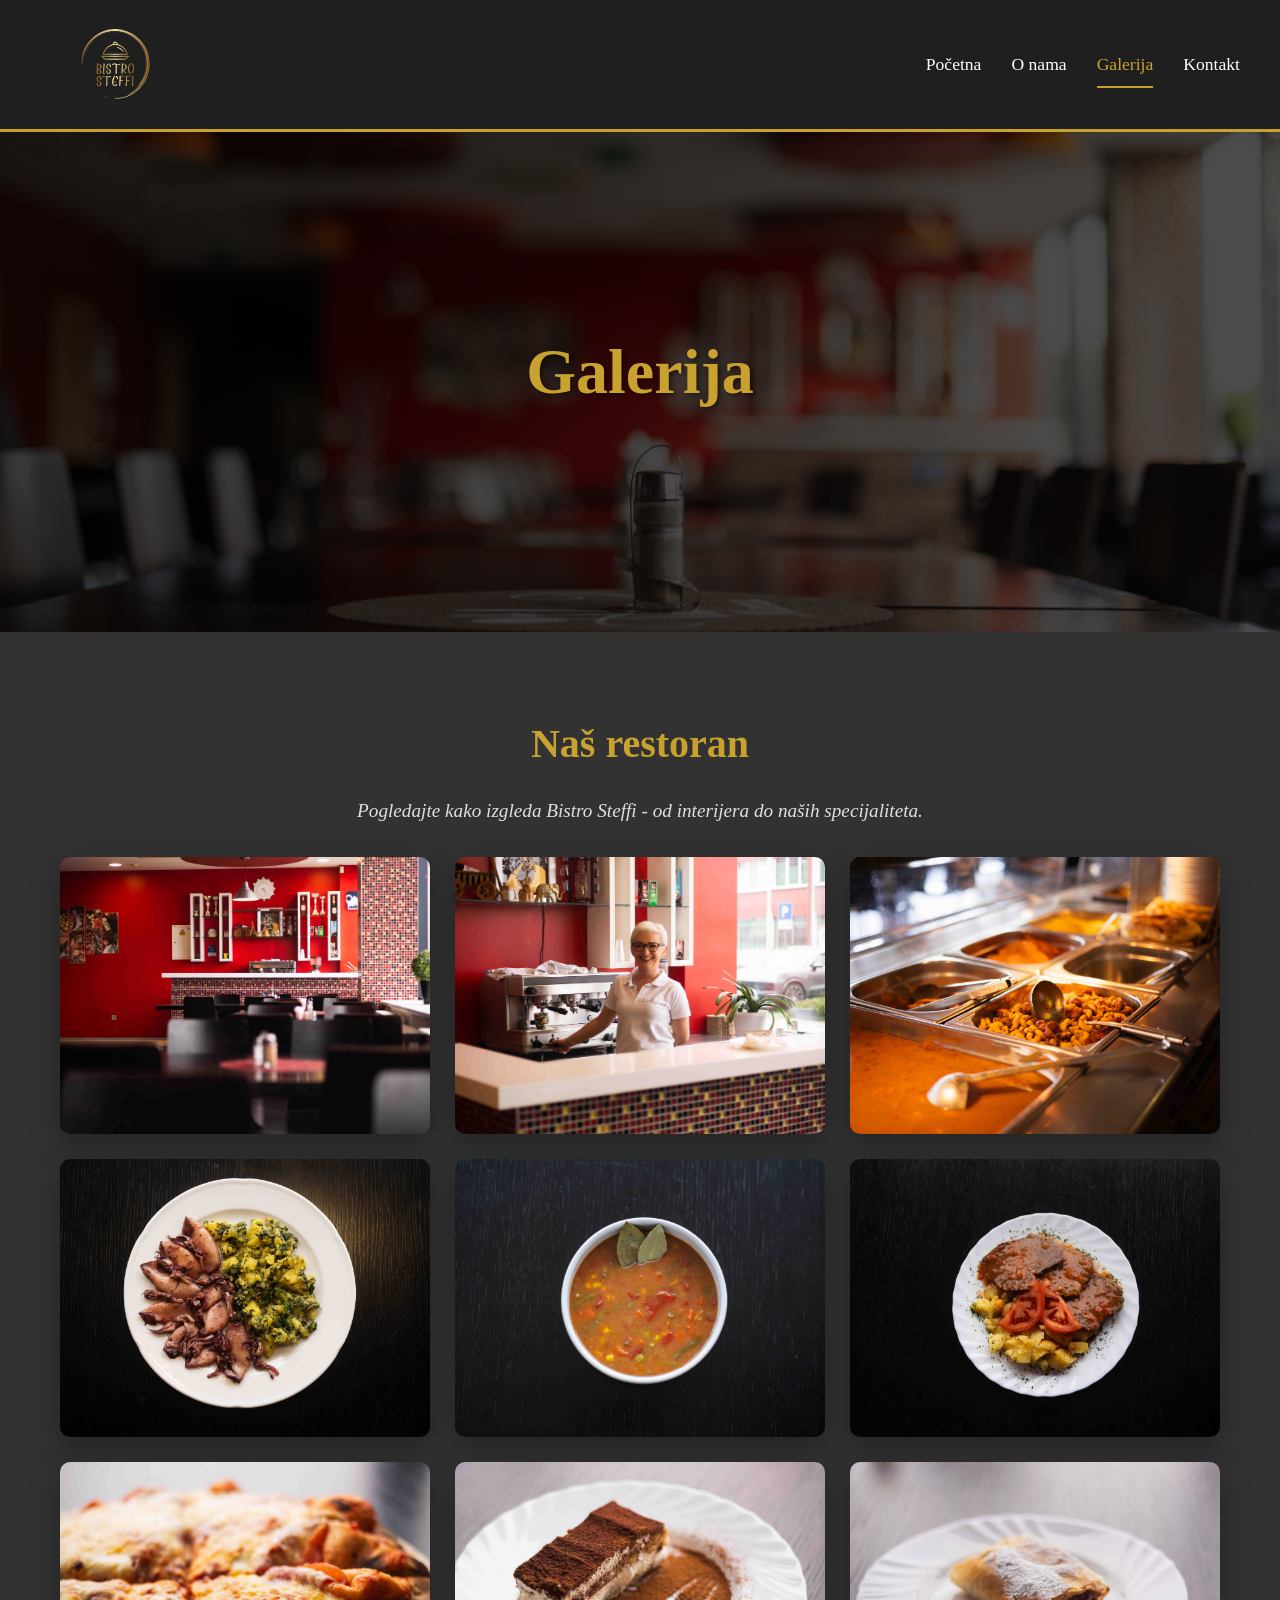
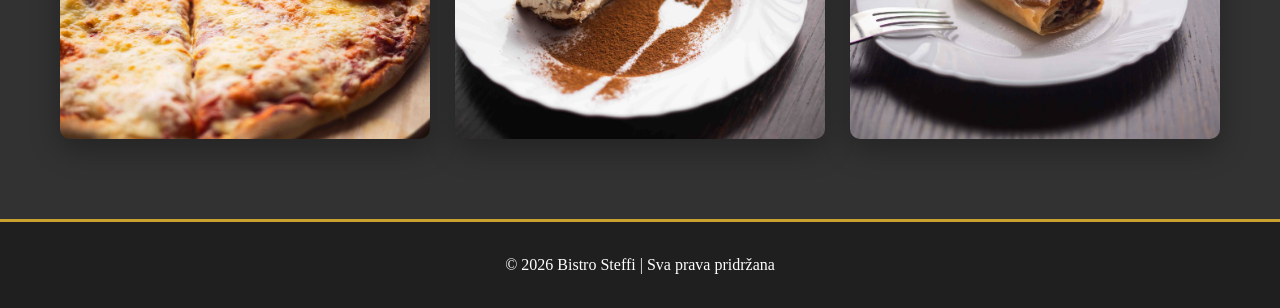
==== galerija/index.html @ 4fbbee7e "Update index.html" ====
<!DOCTYPE html>
<html lang="hr">
<head>
    <meta charset="UTF-8">
    <meta name="viewport" content="width=device-width, initial-scale=1.0">
    <title>Galerija | Bistro Steffi</title>
    <meta name="description" content="Galerija restorana Bistro Steffi - interijer, ambijent i jela.">
    <link rel="stylesheet" href="../style.css">
     <link rel="icon" href="../slike/favicon-32x32.png" type="image/x-icon">
</head>
<body>

<header>
    <div class="header-container">
        <div class="logo">
            <img src="../slike/logo2.png" alt="Bistro Steffi logo">
        </div>
        <nav>
            <a href="../">Početna</a>
            <a href="../onama/">O nama</a>
            <a href="../galerija/" class="active">Galerija</a>
            <a href="../kontakt/">Kontakt</a>
        </nav>
    </div>
</header>

<main>
    <section class="page-hero" style="background: linear-gradient(rgba(0, 0, 0, 0.7), rgba(0, 0, 0, 0.7)), url('../slike/2B2A2880.jpg') center/cover no-repeat;">
        <div class="hero-content">
            <h1><span class="zlatni">Galerija</span></h1>
        </div>
    </section>

    <section class="section">
        <div class="container">
            <h2>Naš <span class="zlatni">restoran</span></h2>
            <p class="lead">Pogledajte kako izgleda Bistro Steffi - od interijera do naših specijaliteta.</p>
            
            <div class="galerija-grid">
                <!-- Interijer -->
                <div class="galerija-item">
                    <img src="../slike/slike galerija/restoran.jpg" alt="Unutrašnjost restorana Bistro Steffi">
                    <div class="overlay">
                        <h3>Unutrašnjost restorana</h3>
                        <p>Obiteljska atmosfera</p>
                    </div>
                </div>
                
                <div class="galerija-item">
                    <img src="../slike/slike galerija/bibi.jpg" alt="Bar Bistro Steffi">
                    <div class="overlay">
                        <h3>Šank</h3>
                        <p>Mjesto za jutarnju kavu</p>
                    </div>
                </div>

                
                <!-- Jela -->
                <div class="galerija-item">
                    <img src="../slike/slike galerija/traka.jpg" alt="Traka Bistro Steffi">
                    <div class="overlay">
                        <h3>Traka s hranom</h3>
                        <p>Izaberite ručak koji želite</p>
                    </div>
                </div>
                
                <div class="galerija-item">
                    <img src="../slike/slike galerija/lignje.jpg" alt="Lignje Bistro Steffi">
                    <div class="overlay">
                        <h3>Lignje na žaru</h3>
                        <p>Naš najtraženiji specijalitet</p>
                    </div>
                </div>
                
                <div class="galerija-item">
                    <img src="../slike/slike galerija/varivo.jpg" alt="Varivo Bistro Steffi">
                    <div class="overlay">
                        <h3>Povrtno varivo</h3>
                        <p>hit tjednih ponuda</p>
                    </div>
                </div>
                
                <div class="galerija-item">
                    <img src="../slike/slike galerija/junetina.jpg" alt="Junetina Bistro Steffi">
                    <div class="overlay">
                        <h3>Junetina u umaku od rajčice</h3>
                        <p>Novo u ponudi</p>
                    </div>
                </div>
                
                
                <div class="galerija-item">
                    <img src="../slike/slike galerija/pizza.jpg" alt="Pizza Bistro Steffi">
                    <div class="overlay">
                        <h3>Pizza</h3>
                        <p>Od sada svaki dan u ponudi</p>
                    </div>
                </div>
                
                <div class="galerija-item">
                    <img src="../slike/slike galerija/tiramisu.jpg" alt="Tiramisu Bistro Steffi">
                    <div class="overlay">
                        <h3>Tiramisu</h3>
                        <p>Deserti</p>
                    </div>
                </div>
                
                <div class="galerija-item">
                    <img src="../slike/slike galerija/strudla.jpg" alt="desert Bistro Steffi">
                    <div class="overlay">
                        <h3>Štrudla</h3>
                        <p>Deserti</p>
                    </div>
                </div>
            </div>
        </div>
    </section>
</main>

<footer>
    <div class="container">
        <p>&copy; 2026 Bistro Steffi | Sva prava pridržana</p>
    </div>
</footer>

</body>
</html>
---- style.css ----
* {
    margin: 0;
    padding: 0;
    box-sizing: border-box;
}

body {
    font-family: 'Georgia', 'Times New Roman', Times, serif;
    background-color: #323232;
    color: #ffffff;
    line-height: 1.6;
}

.container {
    max-width: 1200px;
    margin: 0 auto;
    padding: 0 20px;
}

/* Header */
header {
    background: #1f1f1f;
    border-bottom: 3px solid #c9a12e;
    padding: 15px 0;
    position: sticky;
    top: 0;
    z-index: 100;
}

.header-container {
    max-width: 1400px;
    margin: 0 auto;
    padding: 0 40px;
    display: flex;
    align-items: center;
    justify-content: space-between;
}

.logo img {
    max-width: 150px;
    height: auto;
    display: block;
}

nav {
    display: flex;
    gap: 30px;
}

nav a {
    color: #ffffff;
    text-decoration: none;
    font-size: 1.1rem;
    font-weight: 500;
    padding: 8px 0;
    border-bottom: 2px solid transparent;
    transition: all 0.3s ease;
    font-family: 'Georgia', 'Times New Roman', Times, serif;
}

nav a:hover {
    border-bottom-color: #c9a12e;
    color: #c9a12e;
}

nav a.active {
    color: #c9a12e;
    border-bottom-color: #c9a12e;
}

/* Hero Section */
.hero {
    height: 80vh;
    background: linear-gradient(rgba(0, 0, 0, 0.6), rgba(0, 0, 0, 0.6)), url('slike/2B2A2880.jpg') center/cover no-repeat fixed;
    display: flex;
    align-items: center;
    justify-content: center;
    text-align: center;
}

.hero-content h1 {
    font-size: 4rem;
    margin-bottom: 20px;
    color: #c9a12e;
    text-shadow: 2px 2px 4px rgba(0, 0, 0, 0.5);
    font-family: 'Georgia', 'Times New Roman', Times, serif;
    font-weight: 700;
}

.hero-content p {
    font-size: 1.5rem;
    color: #ffffff;
    font-family: 'Georgia', 'Times New Roman', Times, serif;
    font-style: italic;
}

/* Page hero (manji od glavnog) */
.page-hero {
    height: 500px;
    background-size: cover;
    background-position: center;
    display: flex;
    align-items: center;
    justify-content: center;
    text-align: center;
}

.zlatni {
    color: #c9a12e;
}

/* Sections */
.section {
    padding: 80px 0;
    text-align: center;
}

.section h2 {
    font-size: 2.5rem;
    color: #c9a12e;
    margin-bottom: 20px;
    font-family: 'Georgia', 'Times New Roman', Times, serif;
    font-weight: 700;
}

.section p {
    font-size: 1.2rem;
    max-width: 800px;
    margin: 0 auto;
    color: #e0e0e0;
    font-family: 'Georgia', 'Times New Roman', Times, serif;
}

.lead {
    font-size: 1.3rem;
    color: #e0e0e0;
    margin-bottom: 40px;
    font-style: italic;
}

/* Tjedna ponuda - slika jelovnika */
.tjedna-ponuda-section {
    padding: 60px 0;
    background-color: #2a2a2a;
}

.section-naslov {
    font-size: 2.5rem;
    color: #ffffff;
    text-align: center;
    margin-bottom: 40px;
    font-family: 'Georgia', 'Times New Roman', Times, serif;
    font-weight: 700;
}

.ponuda-slika-container {
    max-width: 900px;
    margin: 0 auto;
    padding: 20px;
    background: #1f1f1f;
    border: 3px solid #c9a12e;
    border-radius: 15px;
    box-shadow: 0 10px 30px rgba(0, 0, 0, 0.5);
}

.ponuda-slika {
    width: 100%;
    height: auto;
    display: block;
    border-radius: 10px;
    transition: transform 0.3s ease;
}

.ponuda-slika:hover {
    transform: scale(1.02);
}

/* Social media section */
.social-section {
    padding: 60px 0;
    text-align: center;
    background-color: #1f1f1f;
}

.social-section h3 {
    color: #ffffff;
    font-size: 1.8rem;
    margin-bottom: 30px;
    font-family: 'Georgia', 'Times New Roman', Times, serif;
    font-style: italic;
}

.social-icons {
    display: flex;
    justify-content: center;
    gap: 25px;
}

.social-icon {
    display: flex;
    align-items: center;
    justify-content: center;
    width: 60px;
    height: 60px;
    border-radius: 50%;
    font-size: 1.8rem;
    color: #c9a12e;
    text-decoration: none;
    transition: all 0.3s ease;
    border: 2px solid #c9a12e;
    background: transparent;
}

.social-icon:hover {
    transform: translateY(-5px);
    background: #c9a12e;
    color: #1f1f1f;
    box-shadow: 0 5px 15px rgba(201, 161, 46, 0.3);
}

/* Responsive za social ikone */
@media (max-width: 768px) {
    .social-section h3 {
        font-size: 1.5rem;
    }
    
    .social-icon {
        width: 50px;
        height: 50px;
        font-size: 1.5rem;
    }
}

/* O nama stranica */
.onama-grid {
    display: grid;
    grid-template-columns: 1fr 1fr;
    gap: 50px;
    align-items: center;
    margin-top: 50px;
}

.onama-text h3 {
    color: #c9a12e;
    font-size: 1.8rem;
    margin-bottom: 20px;
    font-family: 'Georgia', 'Times New Roman', Times, serif;
    font-weight: 700;
}

.onama-text p {
    text-align: left;
    margin-bottom: 15px;
    font-family: 'Georgia', 'Times New Roman', Times, serif;
}

.onama-slika img {
    width: 100%;
    height: auto;
    border-radius: 10px;
    border: 1px solid #303030 ;
    box-shadow: 0 10px 30px rgba(0,0,0,0.3);
}

.sivi-bg {
    background-color: #2a2a2a;
}

.features-grid {
    display: grid;
    grid-template-columns: repeat(4, 1fr);
    gap: 30px;
    margin-top: 50px;
}

.feature-card {
    background: #1f1f1f;
    padding: 30px 20px;
    border-radius: 10px;
    border-bottom: 3px solid #c9a12e;
    transition: transform 0.3s ease;
}

.feature-card:hover {
    transform: translateY(-10px);
}

.feature-icon {
    font-size: 3rem;
    margin-bottom: 15px;
}

.feature-card h3 {
    color: #c9a12e;
    margin-bottom: 10px;
    font-family: 'Georgia', 'Times New Roman', Times, serif;
    font-weight: 700;
}

.feature-card p {
    color: #e0e0e0;
    font-size: 0.95rem;
    font-family: 'Georgia', 'Times New Roman', Times, serif;
}

/* Kontakt stranica */
.kontakt-grid {
    display: grid;
    grid-template-columns: 1fr 1.5fr;
    gap: 50px;
    margin: 50px 0;
}

.kontakt-info {
    display: grid;
    grid-template-columns: repeat(2, 1fr);
    gap: 20px;
}

.info-card {
    background: #1f1f1f;
    padding: 25px 20px;
    border-radius: 8px;
    text-align: center;
    border-bottom: 3px solid #c9a12e;
}

.info-card h3 {
    color: #c9a12e;
    margin-bottom: 10px;
    font-size: 1.1rem;
    font-family: 'Georgia', 'Times New Roman', Times, serif;
    font-weight: 700;
}

.info-card p, .info-card a {
    color: #e0e0e0;
    text-decoration: none;
    line-height: 1.5;
    font-family: 'Georgia', 'Times New Roman', Times, serif;
}

.info-card a:hover {
    color: #c9a12e;
}

.kontakt-forma {
    background: #1f1f1f;
    padding: 40px;
    border-radius: 10px;
    border: 1px solid #333;
}

.kontakt-forma h3 {
    color: #c9a12e;
    font-size: 1.8rem;
    margin-bottom: 30px;
    font-family: 'Georgia', 'Times New Roman', Times, serif;
    font-weight: 700;
}

.kontakt-forma input,
.kontakt-forma textarea {
    width: 100%;
    padding: 12px 15px;
    margin-bottom: 20px;
    background: #323232;
    border: 1px solid #444;
    border-radius: 5px;
    color: #ffffff;
    font-size: 1rem;
    font-family: 'Georgia', 'Times New Roman', Times, serif;
}

.kontakt-forma input:focus,
.kontakt-forma textarea:focus {
    outline: none;
    border-color: #c9a12e;
}

.btn-submit {
    background: #c9a12e;
    color: #1f1f1f;
    border: none;
    padding: 15px 30px;
    font-size: 1.1rem;
    font-weight: bold;
    border-radius: 5px;
    cursor: pointer;
    transition: background 0.3s ease;
    width: 100%;
    font-family: 'Georgia', 'Times New Roman', Times, serif;
    font-weight: 700;
}

.btn-submit:hover {
    background: #b38f2a;
}

.mapa {
    margin-top: 50px;
    border: 3px solid #c9a12e;
    border-radius: 10px;
    overflow: hidden;
}

.mapa iframe {
    width: 100%;
    height: 400px;
    display: block;
}

/* Galerija stranica */
/* Galerija stranica */
.galerija-grid {
    display: grid;
    grid-template-columns: repeat(3, 1fr);
    gap: 25px;
    margin-top: 30px;
}

.galerija-item {
    position: relative;
    overflow: hidden;
    border-radius: 10px;
    aspect-ratio: 4/3;
    cursor: pointer;
    box-shadow: 0 10px 30px rgba(0,0,0,0.3);
}

.galerija-item img {
    width: 100%;
    height: 100%;
    object-fit: cover;
    transition: transform 0.5s ease;
    display: block;
    box-shadow: 0 10px 30px rgba(0,0,0,0.3);
}

.galerija-item:hover img {
    transform: scale(1.1);
}

.galerija-item .overlay {
    position: absolute;
    bottom: 0;
    left: 0;
    right: 0;
    background: linear-gradient(to top, rgba(0,0,0,0.9), transparent);
    color: white;
    padding: 20px;
    transform: translateY(100%);
    transition: transform 0.3s ease;
}

.galerija-item:hover .overlay {
    transform: translateY(0);
}

.galerija-item .overlay h3 {
    color: #ffffff;
    font-size: 1.3rem;
    margin-bottom: 5px;
    font-family: 'Georgia', 'Times New Roman', Times, serif;
    font-weight: 700;
}

.galerija-item .overlay p {
    color: #c9a12e;
    font-size: 0.9rem;
    opacity: 0.9;
    font-family: 'Georgia', 'Times New Roman', Times, serif;
    font-style: italic;
}

/* Responsive za galeriju */
@media (max-width: 992px) {
    .galerija-grid {
        grid-template-columns: repeat(2, 1fr);
    }
}

@media (max-width: 768px) {
    .galerija-item .overlay {
        transform: translateY(0);
        background: linear-gradient(to top, rgba(0,0,0,0.8), rgba(0,0,0,0.4));
    }
}

@media (max-width: 576px) {
    .galerija-grid {
        grid-template-columns: 1fr;
    }
}

/* Footer */
footer {
    background: #1f1f1f;
    border-top: 3px solid #c9a12e;
    padding: 30px 0;
    text-align: center;
    color: #ffffff;
}

footer p {
    font-family: 'Georgia', 'Times New Roman', Times, serif;
}

/* Responsive */
@media (max-width: 992px) {
    .features-grid {
        grid-template-columns: repeat(2, 1fr);
    }
    
    .kontakt-info {
        grid-template-columns: 1fr;
    }
    
    .galerija-grid {
        grid-template-columns: repeat(2, 1fr);
    }
}

@media (max-width: 768px) {
    .header-container {
        flex-direction: column;
        gap: 20px;
        padding: 0 20px;
    }

    .logo {
        display: none;
    }

    nav {
        flex-wrap: wrap;
        justify-content: center;
        gap: 15px;
    }

    .hero {
        height: 60vh;
    }

    .hero-content h1 {
        font-size: 2.5rem;
    }

    .hero-content p {
        font-size: 1.2rem;
    }

    .page-hero {
        height: 30vh;
    }

    .section {
        padding: 50px 0;
    }

    .section h2 {
        font-size: 2rem;
    }

    .section-naslov {
        font-size: 2rem;
    }
    
    .ponuda-slika-container {
        padding: 10px;
    }

    .social-section h3 {
        font-size: 1.5rem;
    }
    
    .social-icon {
        width: 50px;
        height: 50px;
        font-size: 1.5rem;
    }

    .onama-grid {
        grid-template-columns: 1fr;
    }
    
    .features-grid {
        grid-template-columns: 1fr;
    }

    .kontakt-grid {
        grid-template-columns: 1fr;
    }
    
    .kontakt-forma {
        padding: 20px;
    }
    
    .kategorija-btn {
        padding: 8px 20px;
        font-size: 0.9rem;
    }
    
    .galerija-item .overlay {
        transform: translateY(0);
        background: linear-gradient(to top, rgba(0,0,0,0.8), rgba(0,0,0,0.4));
    }
}

@media (max-width: 576px) {
    .galerija-grid {
        grid-template-columns: 1fr;
    }
}
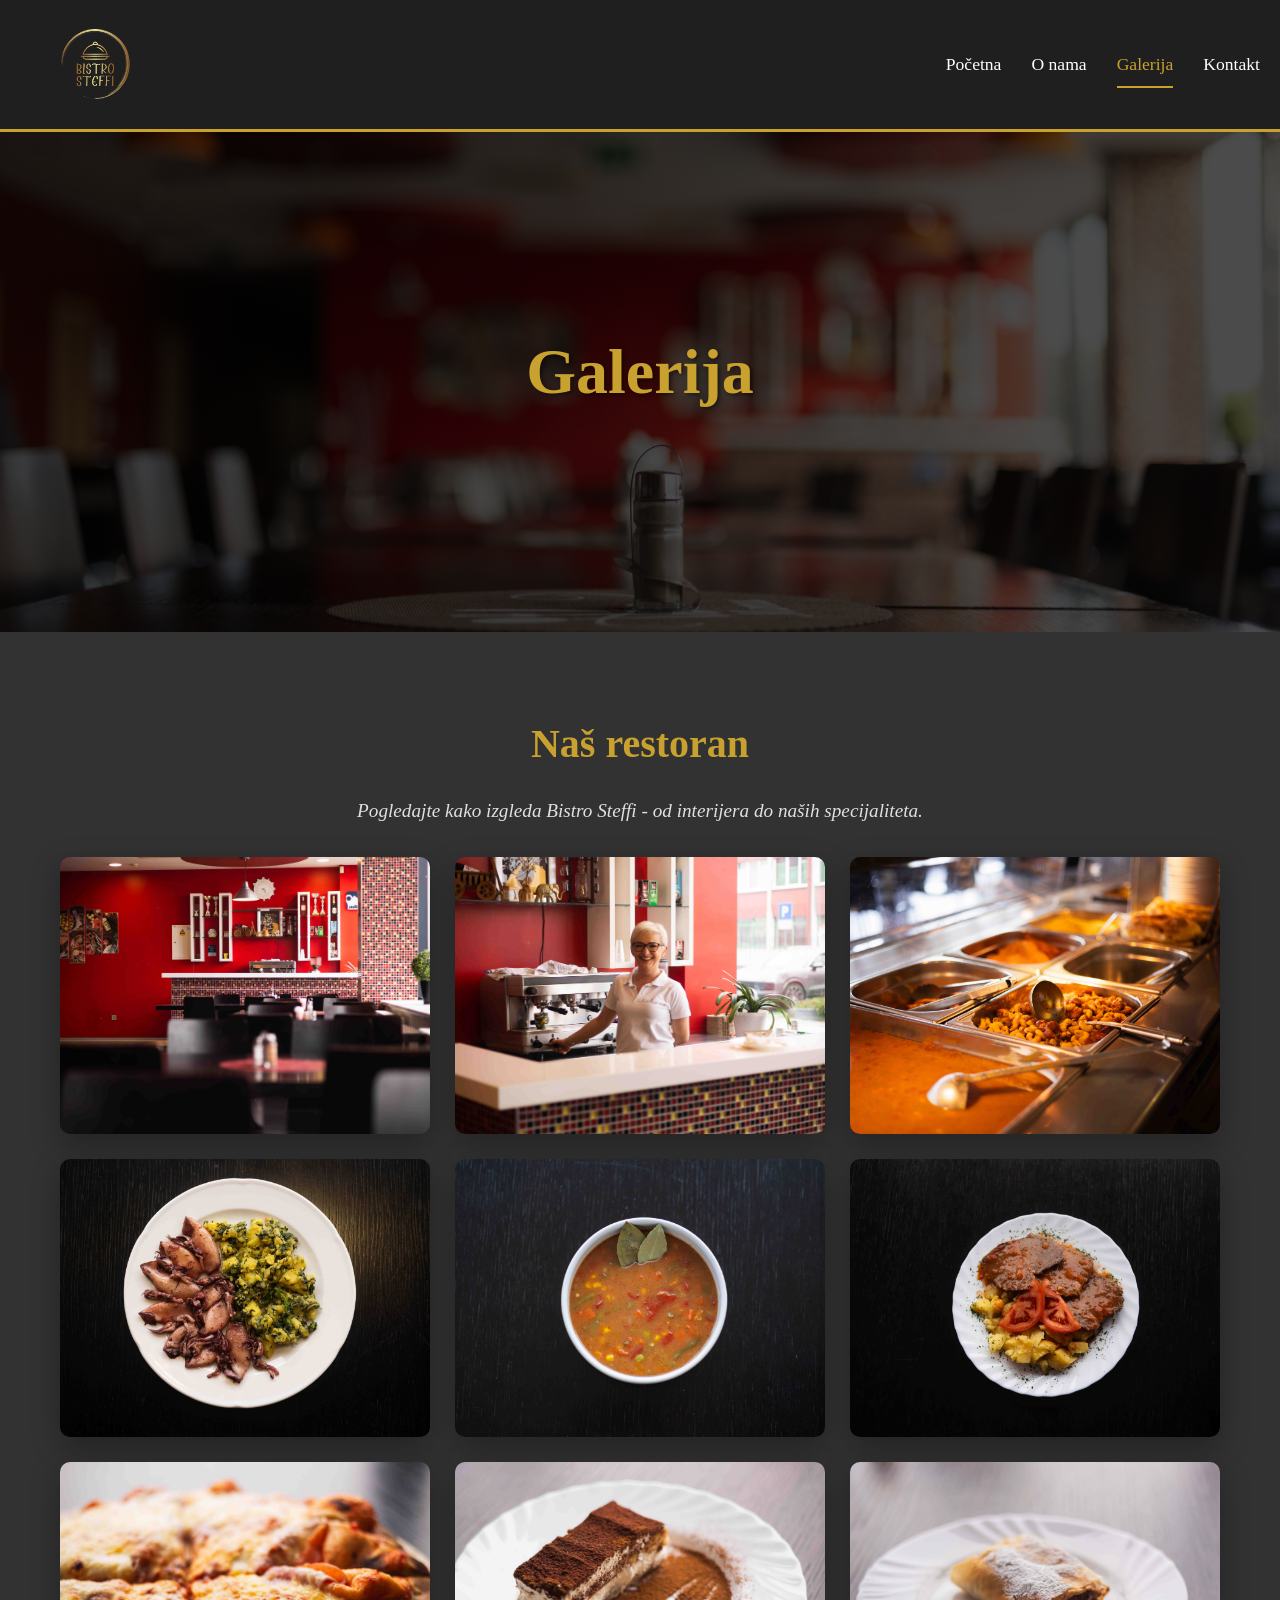
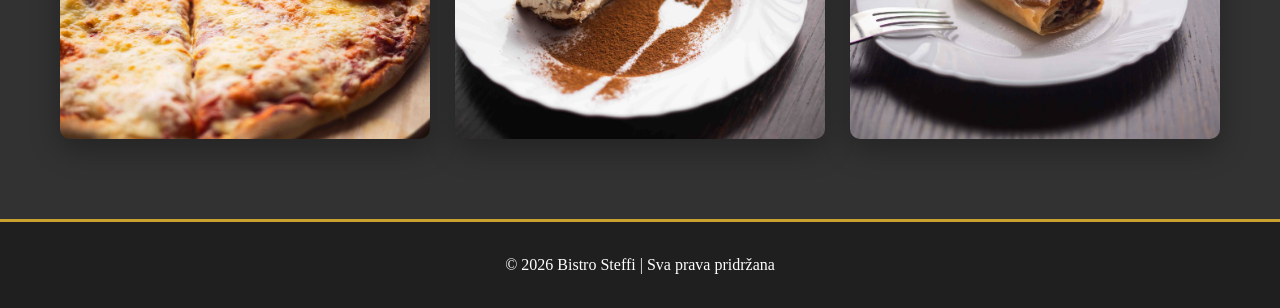
==== commit de5b82ba: "Update index.html" ====
--- a/galerija/index.html
+++ b/galerija/index.html
@@ -14,6 +14,9 @@
     <div class="header-container">
         <div class="logo">
             <img src="../slike/logo2.png" alt="Bistro Steffi logo">
+        </div>
+        <div class="hamburger" id="hamburger">
+            <i class="fas fa-bars"></i>
         </div>
         <nav>
             <a href="../">Početna</a>
@@ -124,4 +127,14 @@
 </footer>
 
 </body>
+    <script>
+document.addEventListener("DOMContentLoaded", function () {
+    const hamburger = document.getElementById("hamburger");
+    const nav = document.getElementById("nav-menu");
+
+    hamburger.addEventListener("click", () => {
+        nav.classList.toggle("active");
+    });
+});
+</script>
 </html>
--- a/style.css
+++ b/style.css
@@ -29,8 +29,8 @@
 
 .header-container {
     max-width: 1400px;
-    margin: 0 auto;
-    padding: 0 40px;
+    margin: 0;
+    padding: 0 20px;
     display: flex;
     align-items: center;
     justify-content: space-between;
@@ -523,14 +523,11 @@
 
 @media (max-width: 768px) {
     .header-container {
-        flex-direction: column;
+        flex-direction: row;
         gap: 20px;
         padding: 0 20px;
     }
 
-    .logo {
-        display: none;
-    }
 
     nav {
         flex-wrap: wrap;
@@ -606,9 +603,47 @@
         background: linear-gradient(to top, rgba(0,0,0,0.8), rgba(0,0,0,0.4));
     }
 }
-
-@media (max-width: 576px) {
-    .galerija-grid {
-        grid-template-columns: 1fr;
-    }
-}+/* HAMBURGER */
+.hamburger {
+    display: none;
+    font-size: 1.8rem;
+    color: #c9a12e;
+    cursor: pointer;
+    margin-left: auto;
+
+}
+/* MOBILE NAV */
+@media (max-width: 768px) {
+    .hamburger {
+        display: block;
+
+    }
+.logo img {
+        max-width: 90px;
+        height: auto;}
+
+    nav {
+        position: absolute;
+        top: 100%;
+        left: 0;
+        width: 100%;
+        background: #1f1f1f;
+        flex-direction: column;
+        align-items: center;
+        gap: 0;
+        max-height: 0;
+        overflow: hidden;
+        transition: max-height 0.3s ease;
+    }
+
+    nav a {
+        width: 100%;
+        text-align: center;
+        padding: 15px 0;
+        border-top: 1px solid #333;
+    }
+
+    nav.active {
+        max-height: 300px;
+    }
+}
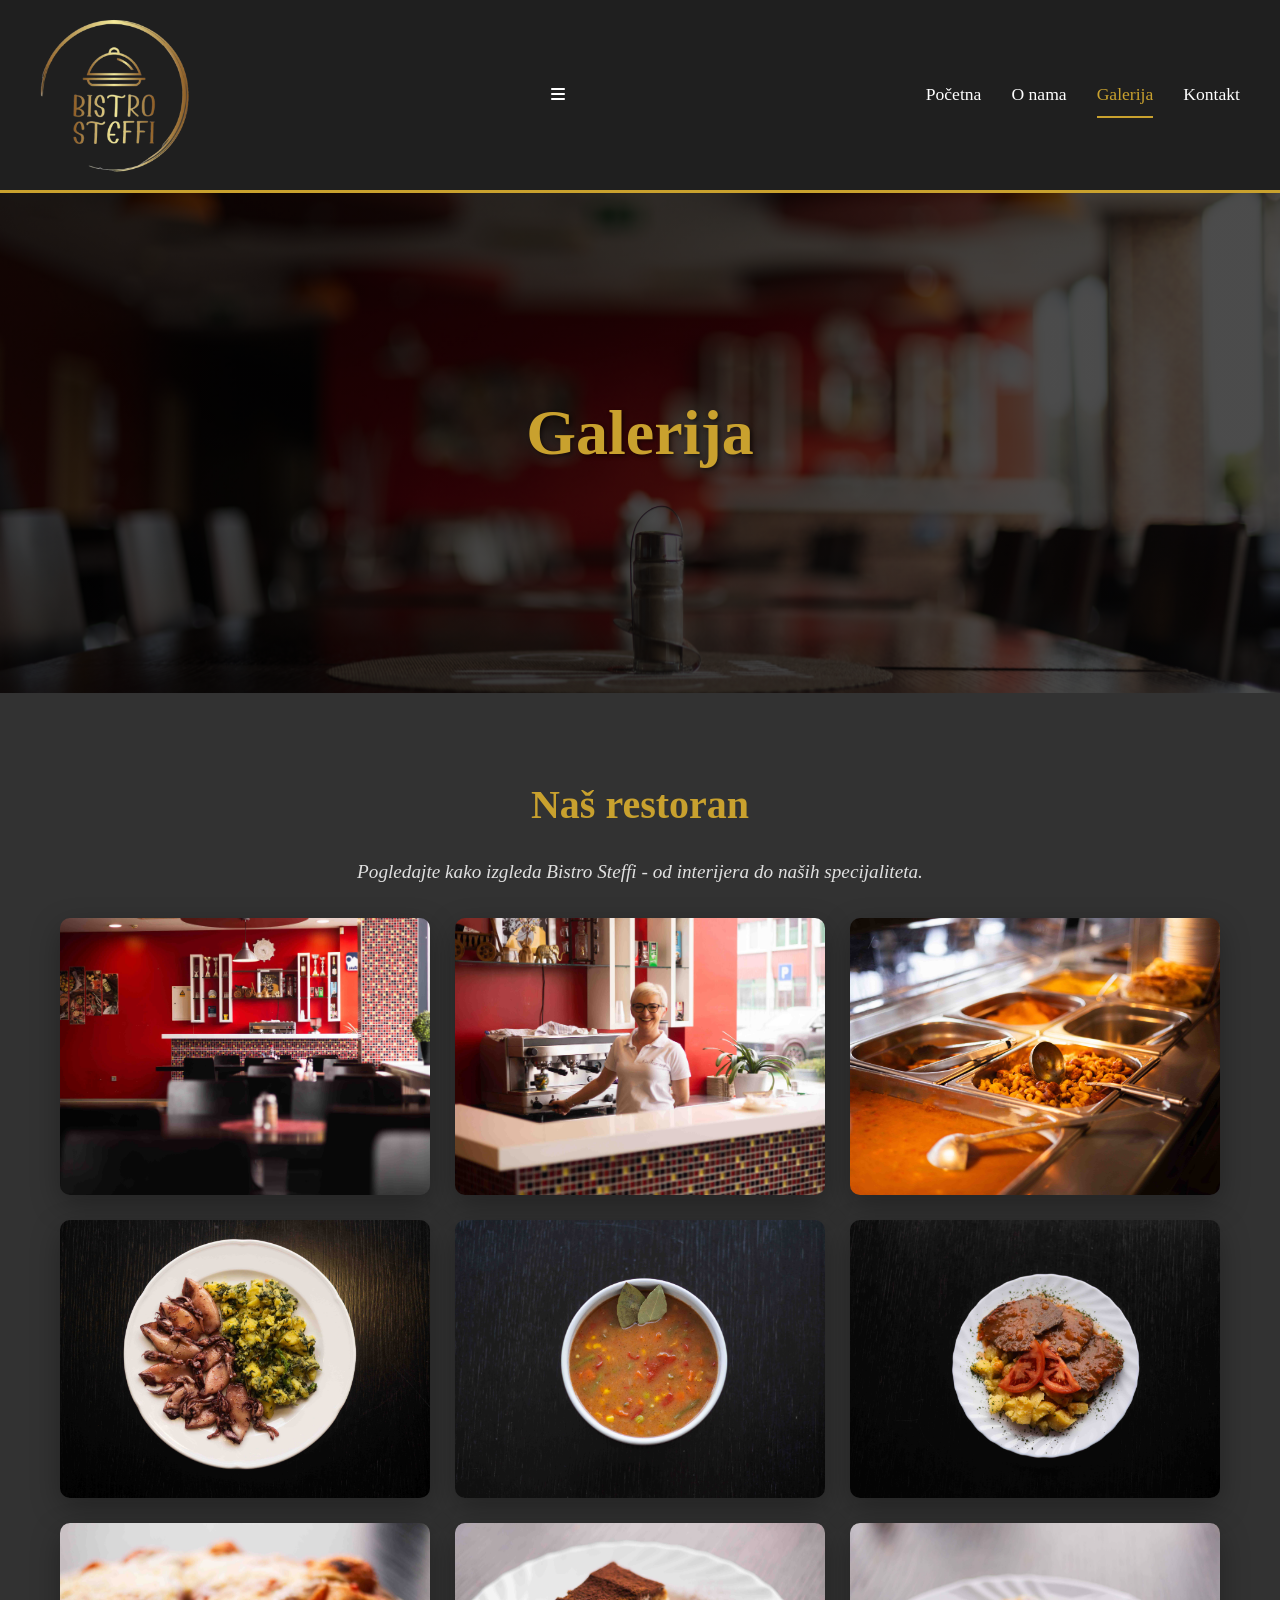
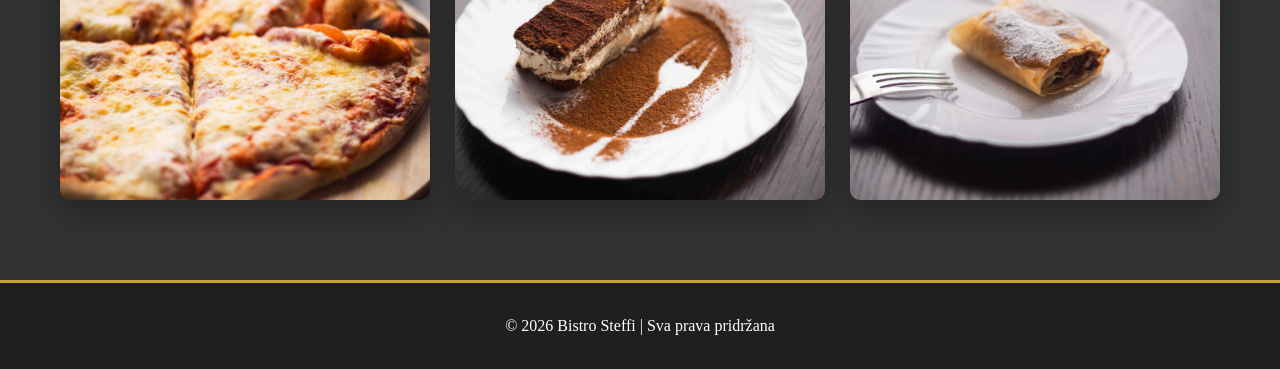
==== commit 4bbc734b: "Update index.html" ====
--- a/galerija/index.html
+++ b/galerija/index.html
@@ -7,18 +7,21 @@
     <meta name="description" content="Galerija restorana Bistro Steffi - interijer, ambijent i jela.">
     <link rel="stylesheet" href="../style.css">
      <link rel="icon" href="../slike/favicon-32x32.png" type="image/x-icon">
+      <link rel="stylesheet" href="https://cdnjs.cloudflare.com/ajax/libs/font-awesome/6.0.0-beta3/css/all.min.css">
 </head>
 <body>
 
 <header>
     <div class="header-container">
         <div class="logo">
-            <img src="../slike/logo2.png" alt="Bistro Steffi logo">
+            <a href="../">
+                <img src="../slike/logo2.png" alt="Bistro Steffi logo">
+            </a>
         </div>
         <div class="hamburger" id="hamburger">
             <i class="fas fa-bars"></i>
         </div>
-        <nav>
+        <nav id="nav-menu">
             <a href="../">Početna</a>
             <a href="../onama/">O nama</a>
             <a href="../galerija/" class="active">Galerija</a>
@@ -125,10 +128,8 @@
         <p>&copy; 2026 Bistro Steffi | Sva prava pridržana</p>
     </div>
 </footer>
-
-</body>
-    <script>
-document.addEventListener("DOMContentLoaded", function () {
+<script>
+    document.addEventListener("DOMContentLoaded", function () {
     const hamburger = document.getElementById("hamburger");
     const nav = document.getElementById("nav-menu");
 
@@ -137,4 +138,5 @@
     });
 });
 </script>
+</body>
 </html>
--- a/style.css
+++ b/style.css
@@ -29,8 +29,8 @@
 
 .header-container {
     max-width: 1400px;
-    margin: 0;
-    padding: 0 20px;
+    margin: 0 auto;
+    padding: 0 40px;
     display: flex;
     align-items: center;
     justify-content: space-between;
@@ -523,11 +523,14 @@
 
 @media (max-width: 768px) {
     .header-container {
-        flex-direction: row;
+        flex-direction: column;
         gap: 20px;
         padding: 0 20px;
     }
 
+    .logo {
+        display: none;
+    }
 
     nav {
         flex-wrap: wrap;
@@ -603,47 +606,9 @@
         background: linear-gradient(to top, rgba(0,0,0,0.8), rgba(0,0,0,0.4));
     }
 }
-/* HAMBURGER */
-.hamburger {
-    display: none;
-    font-size: 1.8rem;
-    color: #c9a12e;
-    cursor: pointer;
-    margin-left: auto;
-
-}
-/* MOBILE NAV */
-@media (max-width: 768px) {
-    .hamburger {
-        display: block;
-
-    }
-.logo img {
-        max-width: 90px;
-        height: auto;}
-
-    nav {
-        position: absolute;
-        top: 100%;
-        left: 0;
-        width: 100%;
-        background: #1f1f1f;
-        flex-direction: column;
-        align-items: center;
-        gap: 0;
-        max-height: 0;
-        overflow: hidden;
-        transition: max-height 0.3s ease;
-    }
-
-    nav a {
-        width: 100%;
-        text-align: center;
-        padding: 15px 0;
-        border-top: 1px solid #333;
-    }
-
-    nav.active {
-        max-height: 300px;
-    }
-}
+
+@media (max-width: 576px) {
+    .galerija-grid {
+        grid-template-columns: 1fr;
+    }
+}
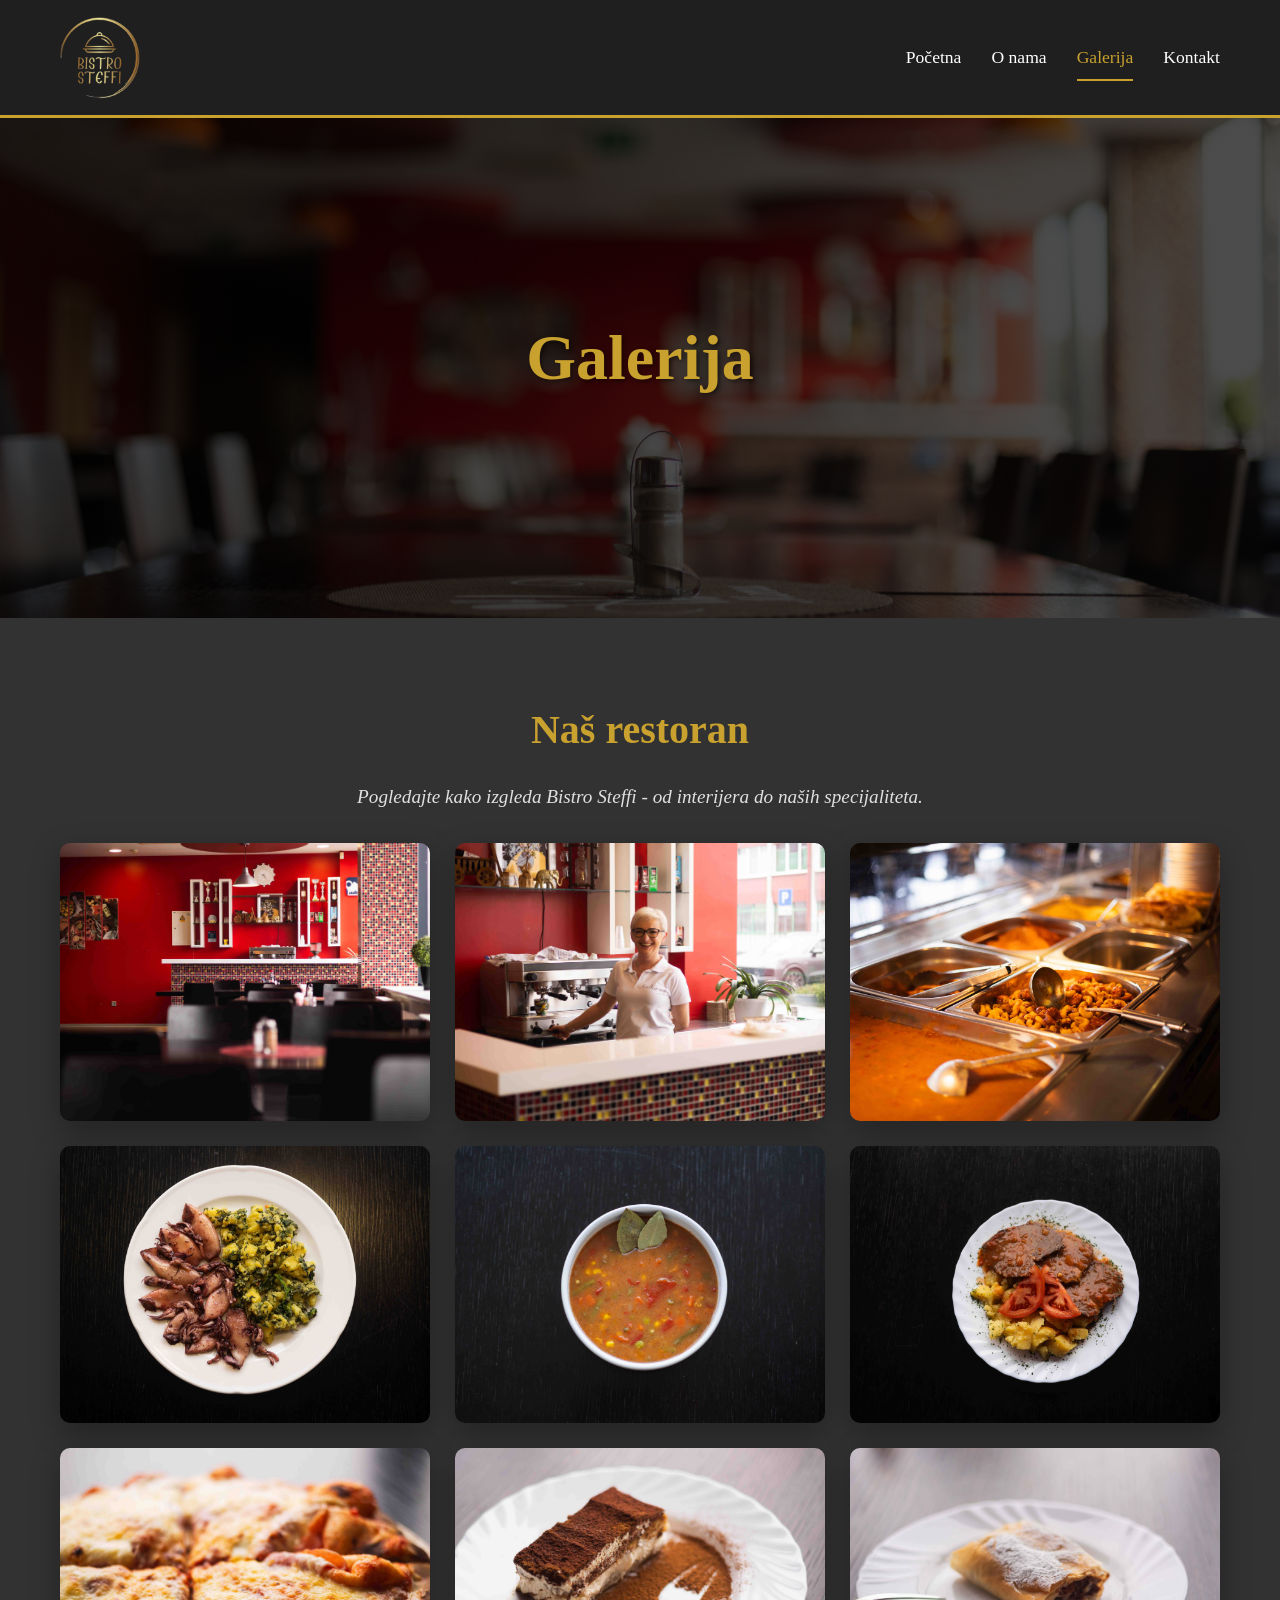
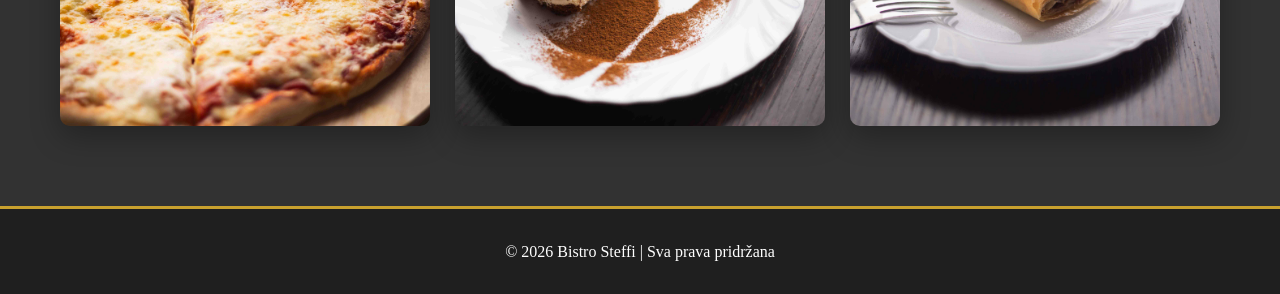
==== commit d51c7e12: "Update index.html" ====
--- a/galerija/index.html
+++ b/galerija/index.html
@@ -136,6 +136,11 @@
     hamburger.addEventListener("click", () => {
         nav.classList.toggle("active");
     });
+    document.addEventListener("click", (e) => {
+        if (!nav.contains(e.target) && !hamburger.contains(e.target)) {
+            nav.classList.remove("active");
+        }
+    });
 });
 </script>
 </body>
--- a/style.css
+++ b/style.css
@@ -28,16 +28,17 @@
 }
 
 .header-container {
-    max-width: 1400px;
+    max-width: 1200px;
     margin: 0 auto;
-    padding: 0 40px;
+    padding: 0 20px;
     display: flex;
     align-items: center;
+
     justify-content: space-between;
 }
 
 .logo img {
-    max-width: 150px;
+    width: 80px;
     height: auto;
     display: block;
 }
@@ -219,17 +220,7 @@
 }
 
 /* Responsive za social ikone */
-@media (max-width: 768px) {
-    .social-section h3 {
-        font-size: 1.5rem;
-    }
-    
-    .social-icon {
-        width: 50px;
-        height: 50px;
-        font-size: 1.5rem;
-    }
-}
+
 
 /* O nama stranica */
 .onama-grid {
@@ -472,27 +463,15 @@
     font-family: 'Georgia', 'Times New Roman', Times, serif;
     font-style: italic;
 }
-
-/* Responsive za galeriju */
-@media (max-width: 992px) {
-    .galerija-grid {
-        grid-template-columns: repeat(2, 1fr);
-    }
-}
-
-@media (max-width: 768px) {
-    .galerija-item .overlay {
-        transform: translateY(0);
-        background: linear-gradient(to top, rgba(0,0,0,0.8), rgba(0,0,0,0.4));
-    }
-}
-
-@media (max-width: 576px) {
-    .galerija-grid {
-        grid-template-columns: 1fr;
-    }
-}
-
+/* HAMBURGER */
+.hamburger {
+    display: none;
+    font-size: 1.8rem;
+    color: #c9a12e;
+    cursor: pointer;
+    margin-left: auto;
+
+}
 /* Footer */
 footer {
     background: #1f1f1f;
@@ -506,6 +485,7 @@
     font-family: 'Georgia', 'Times New Roman', Times, serif;
 }
 
+
 /* Responsive */
 @media (max-width: 992px) {
     .features-grid {
@@ -522,16 +502,24 @@
 }
 
 @media (max-width: 768px) {
+    .galerija-item .overlay {
+        transform: translateY(0);
+        background: linear-gradient(to top, rgba(0,0,0,0.8), rgba(0,0,0,0.4));
+    }
     .header-container {
-        flex-direction: column;
+        flex-direction: row;
         gap: 20px;
         padding: 0 20px;
     }
-
-    .logo {
-        display: none;
-    }
-
+    .social-section h3 {
+        font-size: 1.5rem;
+    }
+    
+    .social-icon {
+        width: 50px;
+        height: 50px;
+        font-size: 1.5rem;
+    }
     nav {
         flex-wrap: wrap;
         justify-content: center;
@@ -605,10 +593,50 @@
         transform: translateY(0);
         background: linear-gradient(to top, rgba(0,0,0,0.8), rgba(0,0,0,0.4));
     }
-}
-
-@media (max-width: 576px) {
+    .features-grid {
+        grid-template-columns: 1fr;
+    }
+    
+    .kontakt-info {
+        grid-template-columns: 1fr;
+    }
+    
     .galerija-grid {
-        grid-template-columns: 1fr;
-    }
-}
+        grid-template-columns:1fr;
+    }
+/* MOBILE NAV */
+    .hamburger {
+        display: block;
+
+    }
+    .logo img {
+            width: 60px;
+            height: auto;
+        margin-left: 0;
+    padding-left: 0;}
+    nav {
+        position: absolute;
+        top: 100%;
+        left: 0;
+        width: 100%;
+        background: #1f1f1f;
+        flex-direction: column;
+        align-items: center;
+        gap: 0;
+        max-height: 0;
+        overflow: hidden;
+        transition: max-height 0.3s ease;
+    }
+
+    nav a {
+        width: 100%;
+        text-align: center;
+        padding: 15px 0;
+        border-top: 1px solid #333;
+    }
+
+    nav.active {
+        max-height: 300px;
+    }
+}
+
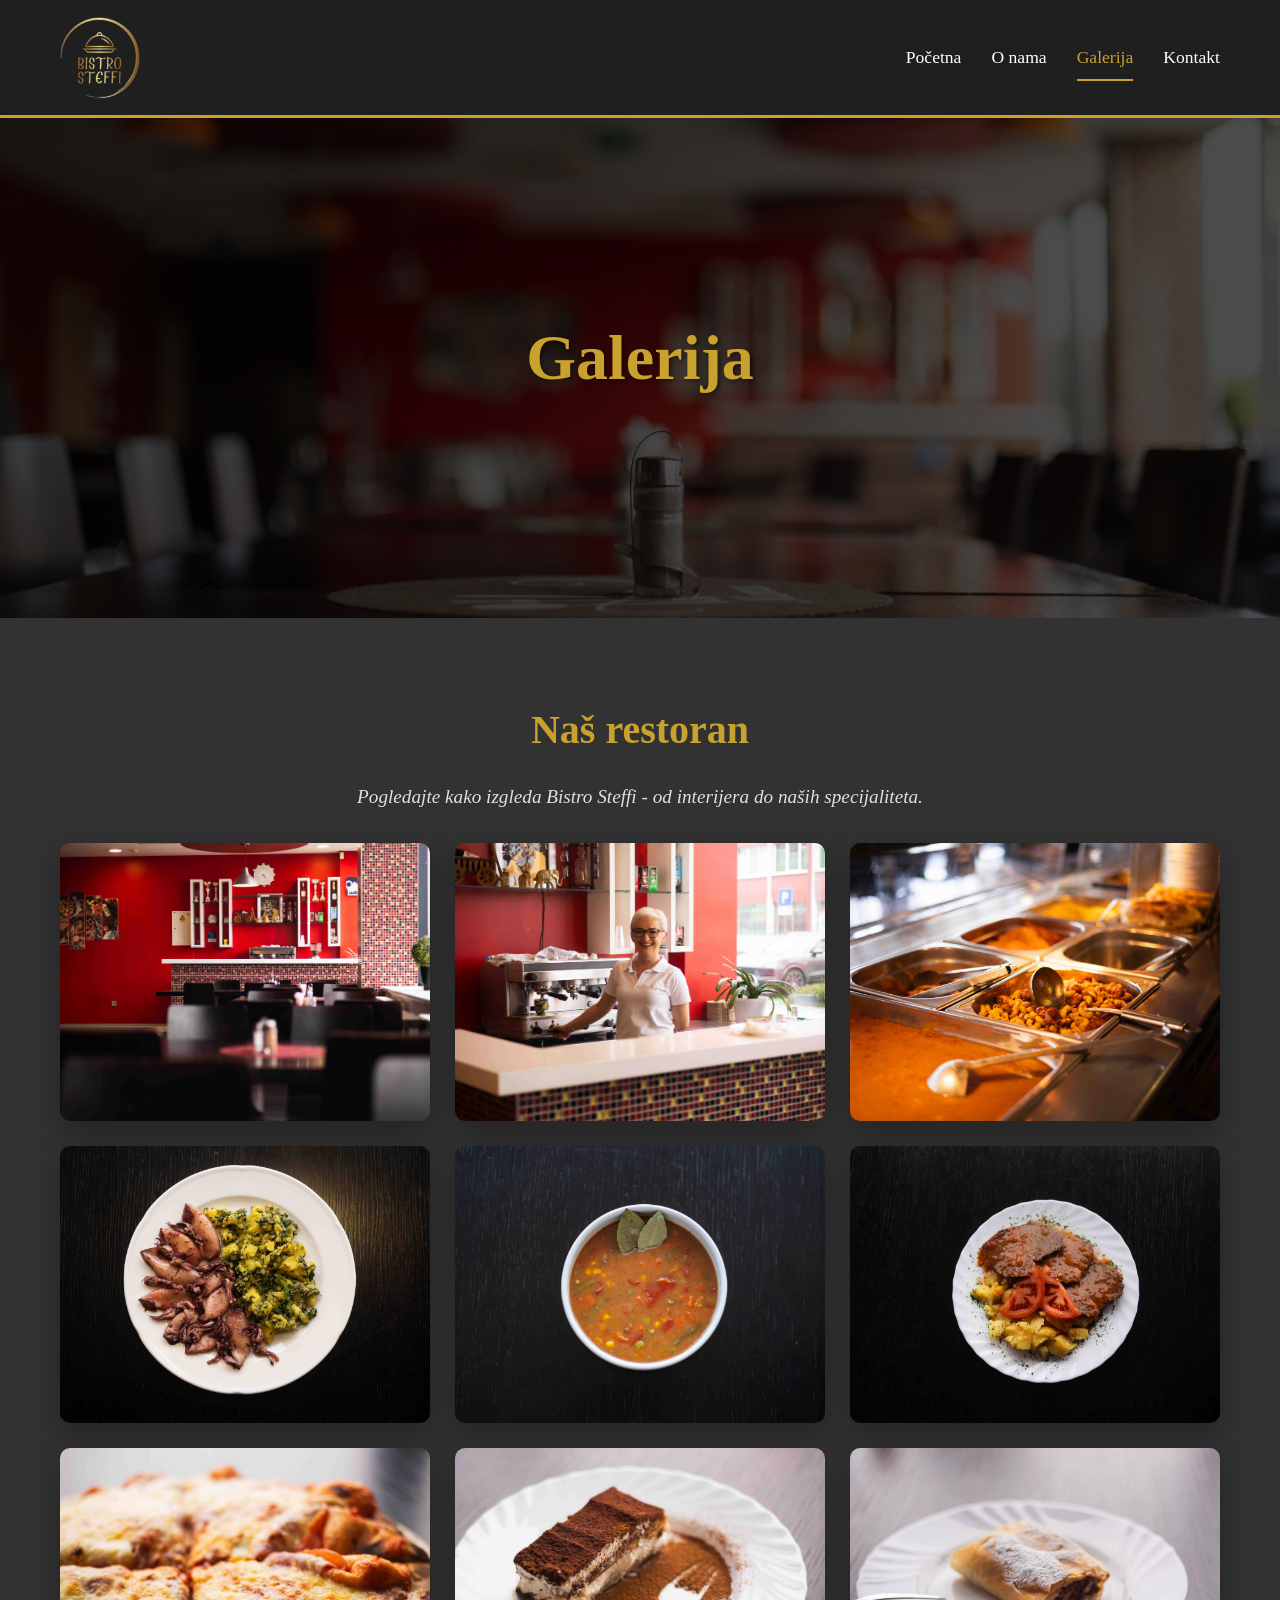
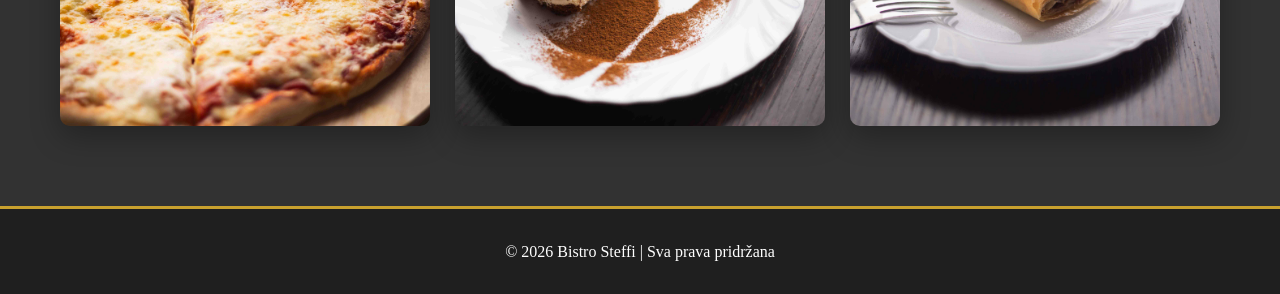
==== commit f42e8570: "Update index.html" ====
--- a/galerija/index.html
+++ b/galerija/index.html
@@ -6,7 +6,7 @@
     <title>Galerija | Bistro Steffi</title>
     <meta name="description" content="Galerija restorana Bistro Steffi - interijer, ambijent i jela.">
     <link rel="stylesheet" href="../style.css">
-     <link rel="icon" href="../slike/favicon-32x32.png" type="image/x-icon">
+   <link rel="icon" type="image/png" sizes="32x32" href="../slike/favicon-32x32.png">
       <link rel="stylesheet" href="https://cdnjs.cloudflare.com/ajax/libs/font-awesome/6.0.0-beta3/css/all.min.css">
 </head>
 <body>
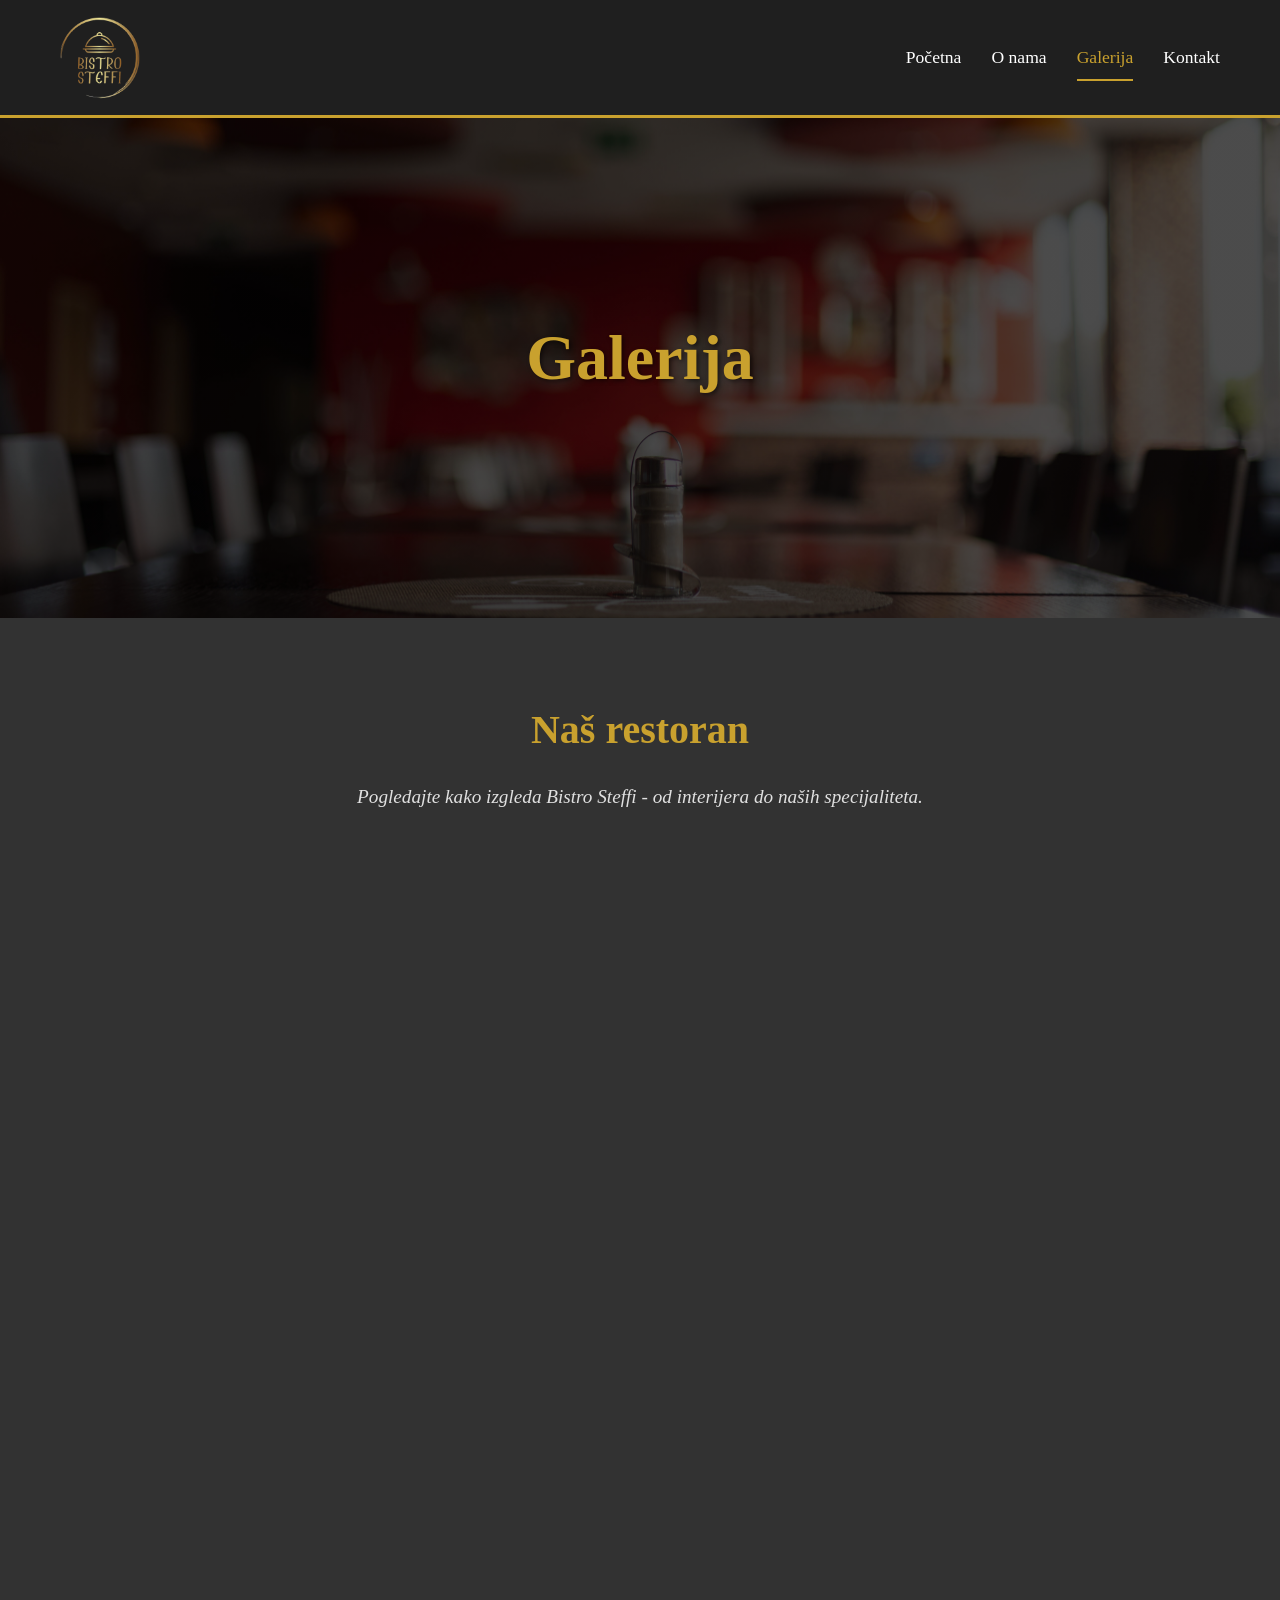
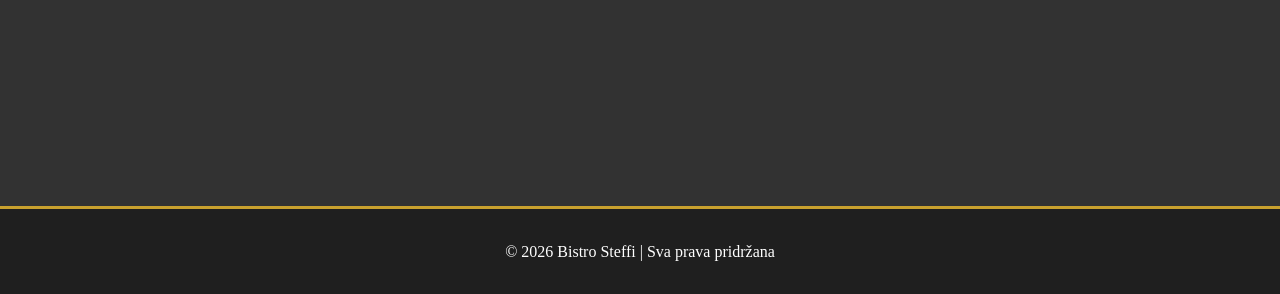
==== commit db924e2a: "dodane animacije" ====
--- a/galerija/index.html
+++ b/galerija/index.html
@@ -6,7 +6,8 @@
     <title>Galerija | Bistro Steffi</title>
     <meta name="description" content="Galerija restorana Bistro Steffi - interijer, ambijent i jela.">
     <link rel="stylesheet" href="../style.css">
-   <link rel="icon" type="image/png" sizes="32x32" href="../slike/favicon-32x32.png">
+   <link rel="icon" type="image/png" sizes="96x96" href="../favicon-96x96.png">
+<link rel="apple-touch-icon" href="../favicon-96x96.png">
       <link rel="stylesheet" href="https://cdnjs.cloudflare.com/ajax/libs/font-awesome/6.0.0-beta3/css/all.min.css">
 </head>
 <body>
@@ -31,20 +32,20 @@
 </header>
 
 <main>
-    <section class="page-hero" style="background: linear-gradient(rgba(0, 0, 0, 0.7), rgba(0, 0, 0, 0.7)), url('../slike/2B2A2880.jpg') center/cover no-repeat;">
+    <section class="page-hero skriveno" style="background: linear-gradient(rgba(0, 0, 0, 0.7), rgba(0, 0, 0, 0.7)), url('../slike/2B2A2880.jpg') center/cover no-repeat;">
         <div class="hero-content">
-            <h1><span class="zlatni">Galerija</span></h1>
+            <h1 class="skriveno2"><span class="zlatni">Galerija</span></h1>
         </div>
     </section>
 
-    <section class="section">
+    <section class="section skriveno2">
         <div class="container">
-            <h2>Naš <span class="zlatni">restoran</span></h2>
-            <p class="lead">Pogledajte kako izgleda Bistro Steffi - od interijera do naših specijaliteta.</p>
+            <h2 class="skriveno">Naš <span class="zlatni">restoran</span></h2>
+            <p class="lead skriveno2">Pogledajte kako izgleda Bistro Steffi - od interijera do naših specijaliteta.</p>
             
             <div class="galerija-grid">
                 <!-- Interijer -->
-                <div class="galerija-item">
+                <div class="galerija-item skriveno">
                     <img src="../slike/slike galerija/restoran.jpg" alt="Unutrašnjost restorana Bistro Steffi">
                     <div class="overlay">
                         <h3>Unutrašnjost restorana</h3>
@@ -52,7 +53,7 @@
                     </div>
                 </div>
                 
-                <div class="galerija-item">
+                <div class="galerija-item skriveno2">
                     <img src="../slike/slike galerija/bibi.jpg" alt="Bar Bistro Steffi">
                     <div class="overlay">
                         <h3>Šank</h3>
@@ -62,32 +63,32 @@
 
                 
                 <!-- Jela -->
-                <div class="galerija-item">
-                    <img src="../slike/slike galerija/traka.jpg" alt="Traka Bistro Steffi">
+                <div class="galerija-item skriveno">
+                    <img src="../slike/slike galerija/traka.jpg" alt="Traka Bistro Steffi" >
                     <div class="overlay">
                         <h3>Traka s hranom</h3>
                         <p>Izaberite ručak koji želite</p>
                     </div>
                 </div>
                 
-                <div class="galerija-item">
-                    <img src="../slike/slike galerija/lignje.jpg" alt="Lignje Bistro Steffi">
+                <div class="galerija-item skriveno2">
+                    <img src="../slike/slike galerija/lignje.jpg" alt="Lignje Bistro Steffi" loading="lazy">
                     <div class="overlay">
                         <h3>Lignje na žaru</h3>
                         <p>Naš najtraženiji specijalitet</p>
                     </div>
                 </div>
                 
-                <div class="galerija-item">
-                    <img src="../slike/slike galerija/varivo.jpg" alt="Varivo Bistro Steffi">
+                <div class="galerija-item skriveno">
+                    <img src="../slike/slike galerija/varivo.jpg" alt="Varivo Bistro Steffi" loading="lazy">
                     <div class="overlay">
                         <h3>Povrtno varivo</h3>
                         <p>hit tjednih ponuda</p>
                     </div>
                 </div>
                 
-                <div class="galerija-item">
-                    <img src="../slike/slike galerija/junetina.jpg" alt="Junetina Bistro Steffi">
+                <div class="galerija-item skriveno2">
+                    <img src="../slike/slike galerija/junetina.jpg" alt="Junetina Bistro Steffi" loading="lazy">
                     <div class="overlay">
                         <h3>Junetina u umaku od rajčice</h3>
                         <p>Novo u ponudi</p>
@@ -95,24 +96,24 @@
                 </div>
                 
                 
-                <div class="galerija-item">
-                    <img src="../slike/slike galerija/pizza.jpg" alt="Pizza Bistro Steffi">
+                <div class="galerija-item skriveno">
+                    <img src="../slike/slike galerija/pizza.jpg" alt="Pizza Bistro Steffi" loading="lazy">
                     <div class="overlay">
                         <h3>Pizza</h3>
                         <p>Od sada svaki dan u ponudi</p>
                     </div>
                 </div>
                 
-                <div class="galerija-item">
-                    <img src="../slike/slike galerija/tiramisu.jpg" alt="Tiramisu Bistro Steffi">
+                <div class="galerija-item skriveno2">
+                    <img src="../slike/slike galerija/tiramisu.jpg" alt="Tiramisu Bistro Steffi" loading="lazy">
                     <div class="overlay">
                         <h3>Tiramisu</h3>
                         <p>Deserti</p>
                     </div>
                 </div>
                 
-                <div class="galerija-item">
-                    <img src="../slike/slike galerija/strudla.jpg" alt="desert Bistro Steffi">
+                <div class="galerija-item skriveno">
+                    <img src="../slike/slike galerija/strudla.jpg" alt="desert Bistro Steffi" loading="lazy">
                     <div class="overlay">
                         <h3>Štrudla</h3>
                         <p>Deserti</p>
@@ -142,6 +143,37 @@
         }
     });
 });
+
+
+
+
+const a = document.querySelectorAll(".skriveno, .skriveno2");
+
+function prikazi() {
+
+    let windowHeight = window.innerHeight;
+
+    a.forEach(el => {
+
+        let top = el.getBoundingClientRect().top;
+
+        if (top < windowHeight - 150) {
+            el.classList.add("pokazi");
+        } else {
+            el.classList.remove("pokazi");
+        }
+
+    });
+
+}
+
+window.addEventListener("scroll", prikazi);
+window.addEventListener("load", prikazi);
+window.addEventListener("resize", prikazi);
+
+
+
+
 </script>
 </body>
 </html>
--- a/style.css
+++ b/style.css
@@ -427,7 +427,20 @@
     display: block;
     box-shadow: 0 10px 30px rgba(0,0,0,0.3);
 }
-
+.skriveno{
+    opacity: 0;
+    transform: translateY(50px);
+    transition: all 1s ease;
+}
+.skriveno2{
+    opacity: 0;
+    transform: translateY(-50px);
+    transition: all 1s ease;
+}
+.pokazi{
+    opacity: 1;
+    transform: translateY(0);
+}
 .galerija-item:hover img {
     transform: scale(1.1);
 }
